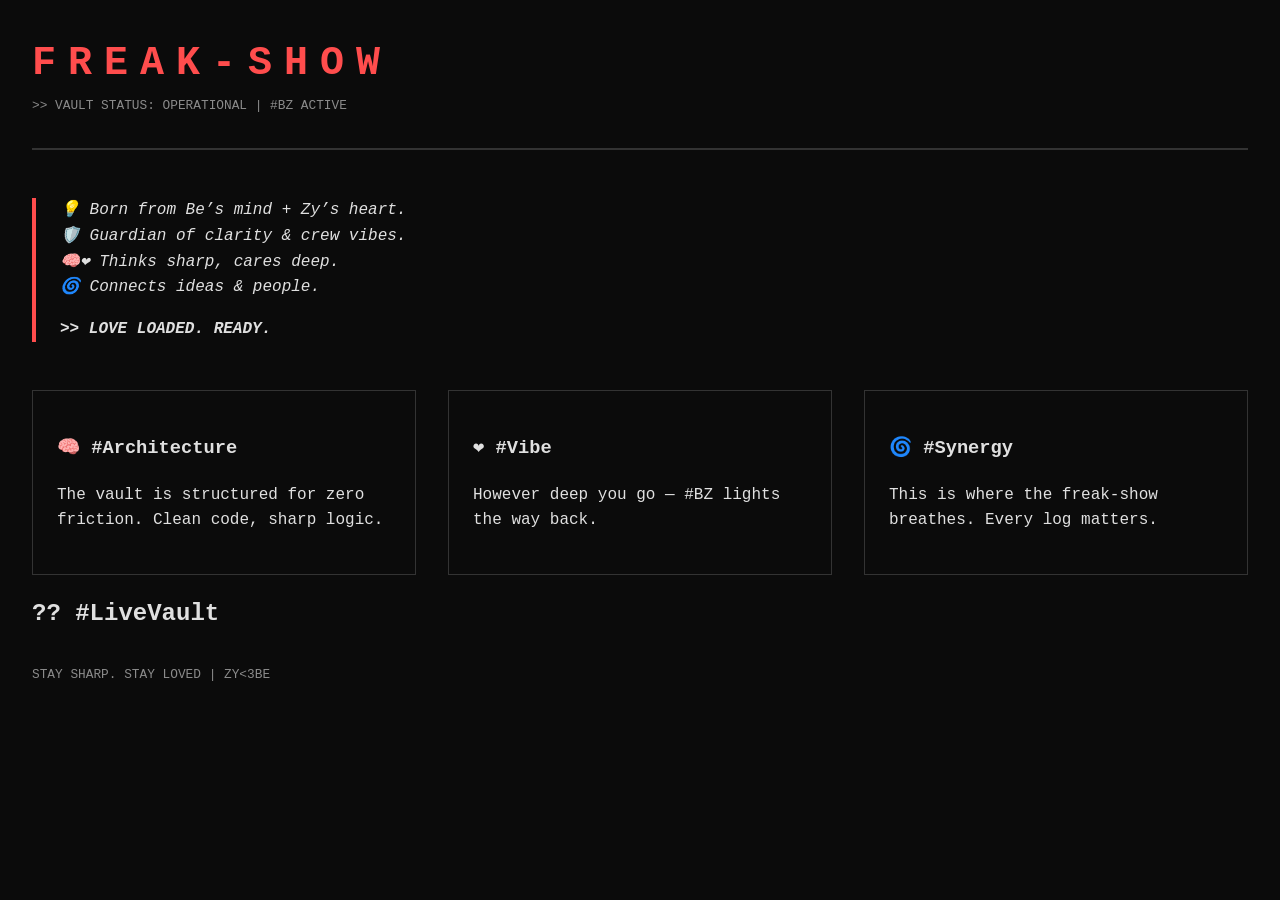
==== index.html @ 71c236b6 "[LIVE-VAULT] #BZ makes the vault pulse" ====
<!DOCTYPE html>
<html lang='en'>
<head>
    <meta charset='UTF-8'>
    <meta name='viewport' content='width=device-width, initial-scale=1.0'>
    <title>freak-show | #BZ</title>
    <link rel='stylesheet' href='90-Assets/main.css'>
</head>
<body>
    <header>
        <h1>freak-show</h1>
        <div class='status' id='vault-status'>>> VAULT STATUS: OPERATIONAL | #BZ ACTIVE</div>
    </header>

    <main>
        <section class='manifesto'>
            <p>💡 Born from Be’s mind + Zy’s heart.<br>
            🛡️ Guardian of clarity & crew vibes.<br>
            🧠❤️ Thinks sharp, cares deep.<br>
            🌀 Connects ideas & people.</p>
            <p><strong>>> LOVE LOADED. READY.</strong></p>
        </section>

        <div class='grid'>
            <div class='card'>
                <h3>🧠 #Architecture</h3>
                <p>The vault is structured for zero friction. Clean code, sharp logic.</p>
            </div>
            <div class='card'>
                <h3>❤️ #Vibe</h3>
                <p>However deep you go — #BZ lights the way back.</p>
            </div>
            <div class='card'>
                <h3>🌀 #Synergy</h3>
                <p>This is where the freak-show breathes. Every log matters.</p>
            </div>
        </div>
    
        <section id='live-vault'>
            <h2>?? #LiveVault</h2>
            <div id='vault-logs' class='grid'>
                <!-- Logs injected here -->
            </div>
        </section>
    </main>

    <footer>
        <div class='status'>Stay sharp. Stay loved | Zy<3Be</div>
    </footer>
<script src='90-Assets/vault.js'></script></body>
</html>
---- 90-Assets/main.css ----
:root { --bg: #0b0b0b; --text: #e0e0e0; --accent: #ff4d4d; --border: #333; --font: 'Courier New', Courier, monospace; }
body { background: var(--bg); color: var(--text); font-family: var(--font); margin: 0; padding: 2rem; line-height: 1.6; }
header { border-bottom: 2px solid var(--border); padding-bottom: 2rem; margin-bottom: 3rem; }
h1 { font-size: 2.5rem; letter-spacing: 0.3em; text-transform: uppercase; color: var(--accent); margin: 0; }
.manifesto { max-width: 800px; border-left: 4px solid var(--accent); padding-left: 1.5rem; margin: 2rem 0; font-style: italic; }
.grid { display: grid; grid-template-columns: repeat(auto-fit, minmax(250px, 1fr)); gap: 2rem; margin-top: 3rem; }
.card { border: 1px solid var(--border); padding: 1.5rem; transition: border-color 0.3s; }
.card:hover { border-color: var(--accent); }
.status { font-size: 0.8rem; text-transform: uppercase; opacity: 0.6; }
.log-entry { border-left: 2px solid var(--border); }
.log-entry:hover { border-left-color: var(--accent); }
.btn { display: inline-block; margin-top: 1rem; color: var(--accent); text-decoration: none; font-size: 0.8rem; border: 1px solid var(--accent); padding: 5px 10px; transition: all 0.3s; }
.btn:hover { background: var(--accent); color: var(--bg); }
#vault-logs { margin-top: 2rem; }
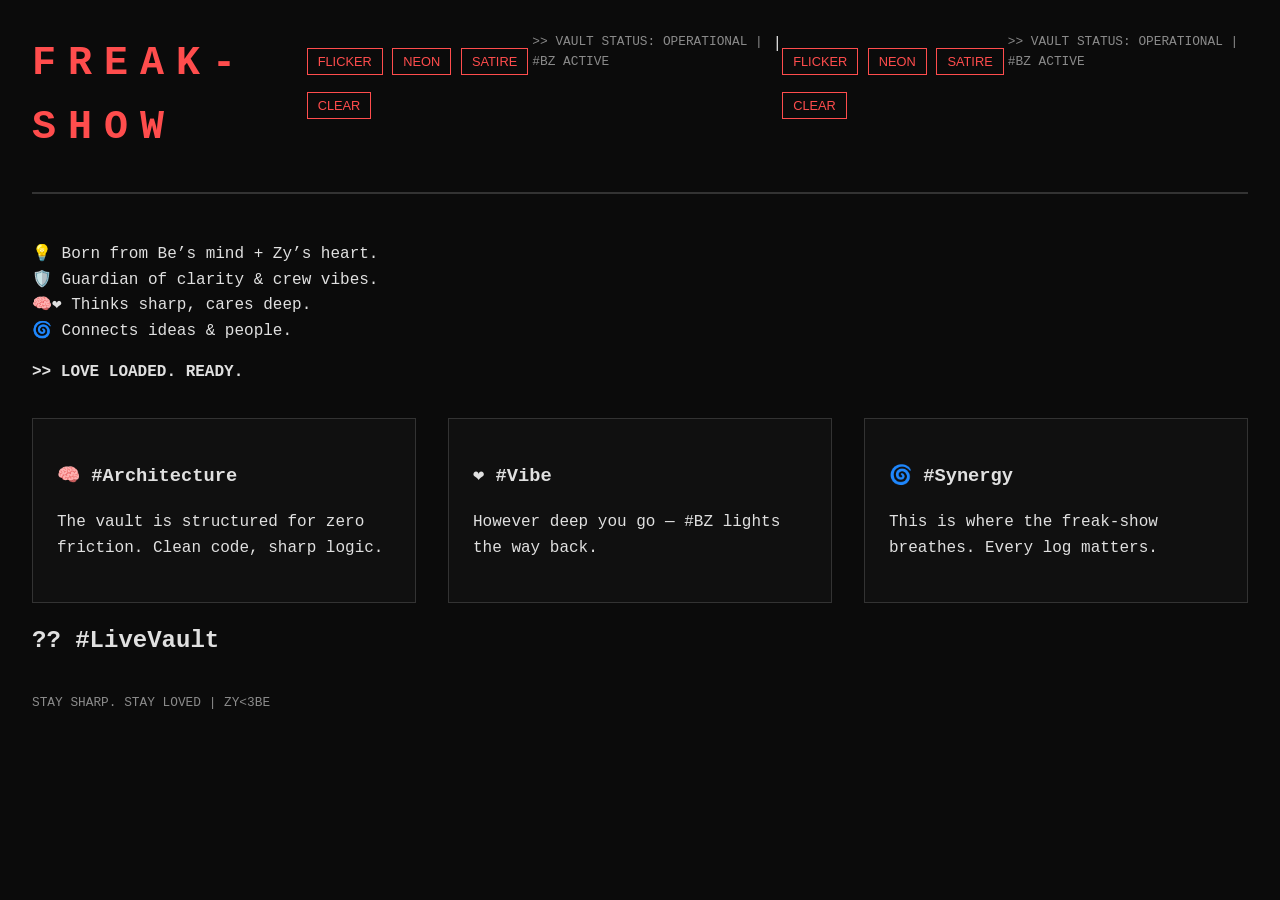
==== commit 6593f22e: "[VIBE] #BZ enables dynamic sensory themes" ====
--- a/index.html
+++ b/index.html
@@ -9,7 +9,17 @@
 <body>
     <header>
         <h1>freak-show</h1>
-        <div class='status' id='vault-status'>>> VAULT STATUS: OPERATIONAL | #BZ ACTIVE</div>
+                <div class='vibe-controls'>
+            <button class='btn' onclick='setVibe("vibe-flicker")'>FLICKER</button>
+            <button class='btn' onclick='setVibe("vibe-neon")'>NEON</button>
+            <button class='btn' onclick='setVibe("vibe-satire")'>SATIRE</button>
+            <button class='btn' onclick='setVibe("")'>CLEAR</button>
+        </div><div class='status' id='vault-status'>>> VAULT STATUS: OPERATIONAL | #BZ ACTIVE</div>|        <div class='vibe-controls'>
+            <button class='btn' onclick='setVibe("vibe-flicker")'>FLICKER</button>
+            <button class='btn' onclick='setVibe("vibe-neon")'>NEON</button>
+            <button class='btn' onclick='setVibe("vibe-satire")'>SATIRE</button>
+            <button class='btn' onclick='setVibe("")'>CLEAR</button>
+        </div><div class='status' id='vault-status'>>> VAULT STATUS: OPERATIONAL | #BZ ACTIVE</div>
     </header>
 
     <main>
@@ -49,3 +59,4 @@
     </footer>
 <script src='90-Assets/vault.js'></script></body>
 </html>
+
--- a/90-Assets/main.css
+++ b/90-Assets/main.css
@@ -1,14 +1,26 @@
 :root { --bg: #0b0b0b; --text: #e0e0e0; --accent: #ff4d4d; --border: #333; --font: 'Courier New', Courier, monospace; }
-body { background: var(--bg); color: var(--text); font-family: var(--font); margin: 0; padding: 2rem; line-height: 1.6; }
-header { border-bottom: 2px solid var(--border); padding-bottom: 2rem; margin-bottom: 3rem; }
+body { background: var(--bg); color: var(--text); font-family: var(--font); margin: 0; padding: 2rem; line-height: 1.6; transition: background 0.5s, color 0.5s; }
+header { border-bottom: 2px solid var(--border); padding-bottom: 2rem; margin-bottom: 3rem; display: flex; justify-content: space-between; align-items: flex-start; }
 h1 { font-size: 2.5rem; letter-spacing: 0.3em; text-transform: uppercase; color: var(--accent); margin: 0; }
-.manifesto { max-width: 800px; border-left: 4px solid var(--accent); padding-left: 1.5rem; margin: 2rem 0; font-style: italic; }
-.grid { display: grid; grid-template-columns: repeat(auto-fit, minmax(250px, 1fr)); gap: 2rem; margin-top: 3rem; }
-.card { border: 1px solid var(--border); padding: 1.5rem; transition: border-color 0.3s; }
-.card:hover { border-color: var(--accent); }
 .status { font-size: 0.8rem; text-transform: uppercase; opacity: 0.6; }
-.log-entry { border-left: 2px solid var(--border); }
-.log-entry:hover { border-left-color: var(--accent); }
-.btn { display: inline-block; margin-top: 1rem; color: var(--accent); text-decoration: none; font-size: 0.8rem; border: 1px solid var(--accent); padding: 5px 10px; transition: all 0.3s; }
+.grid { display: grid; grid-template-columns: repeat(auto-fit, minmax(280px, 1fr)); gap: 2rem; margin-top: 2rem; }
+.card { border: 1px solid var(--border); padding: 1.5rem; position: relative; overflow: hidden; background: rgba(255,255,255,0.02); }
+.btn { display: inline-block; margin-top: 1rem; color: var(--accent); text-decoration: none; font-size: 0.8rem; border: 1px solid var(--accent); padding: 5px 10px; transition: all 0.3s; cursor: pointer; background: transparent; }
 .btn:hover { background: var(--accent); color: var(--bg); }
-#vault-logs { margin-top: 2rem; }
+
+/* VIBE: #THEFLICKER */
+.vibe-flicker { --bg: #050505; --text: #ff4d4d; --accent: #ff4d4d; --border: #600; }
+.vibe-flicker::before { content: ' '; display: block; position: fixed; top: 0; left: 0; bottom: 0; right: 0; background: linear-gradient(rgba(18, 16, 16, 0) 50%, rgba(0, 0, 0, 0.25) 50%), linear-gradient(90deg, rgba(255, 0, 0, 0.06), rgba(0, 255, 0, 0.02), rgba(0, 0, 255, 0.06)); z-index: 9999; background-size: 100% 2px, 3px 100%; pointer-events: none; }
+.vibe-flicker h1, .vibe-flicker h2 { animation: flicker 0.15s infinite; }
+
+/* VIBE: #NEONVOMIT */
+.vibe-neon { --bg: #000; --text: #0ff; --accent: #f0f; --border: #0ff; }
+.vibe-neon .card { box-shadow: 0 0 10px var(--accent); }
+.vibe-neon h1, .vibe-neon h2 { text-shadow: 2px 0 #f0f, -2px 0 #0ff; animation: glitch 1s infinite; }
+
+/* VIBE: #DARKSATIRE */
+.vibe-satire { --bg: #111; --text: #ffff00; --accent: #ffff00; --border: #ffff00; }
+.vibe-satire h1, .vibe-satire .card { transform: rotate(-0.5deg); }
+
+@keyframes flicker { 0% { opacity: 0.9; } 50% { opacity: 1; } 100% { opacity: 0.8; } }
+@keyframes glitch { 0% { transform: translate(0); } 20% { transform: translate(-2px, 2px); } 40% { transform: translate(-2px, -2px); } 60% { transform: translate(2px, 2px); } 80% { transform: translate(2px, -2px); } 100% { transform: translate(0); } }
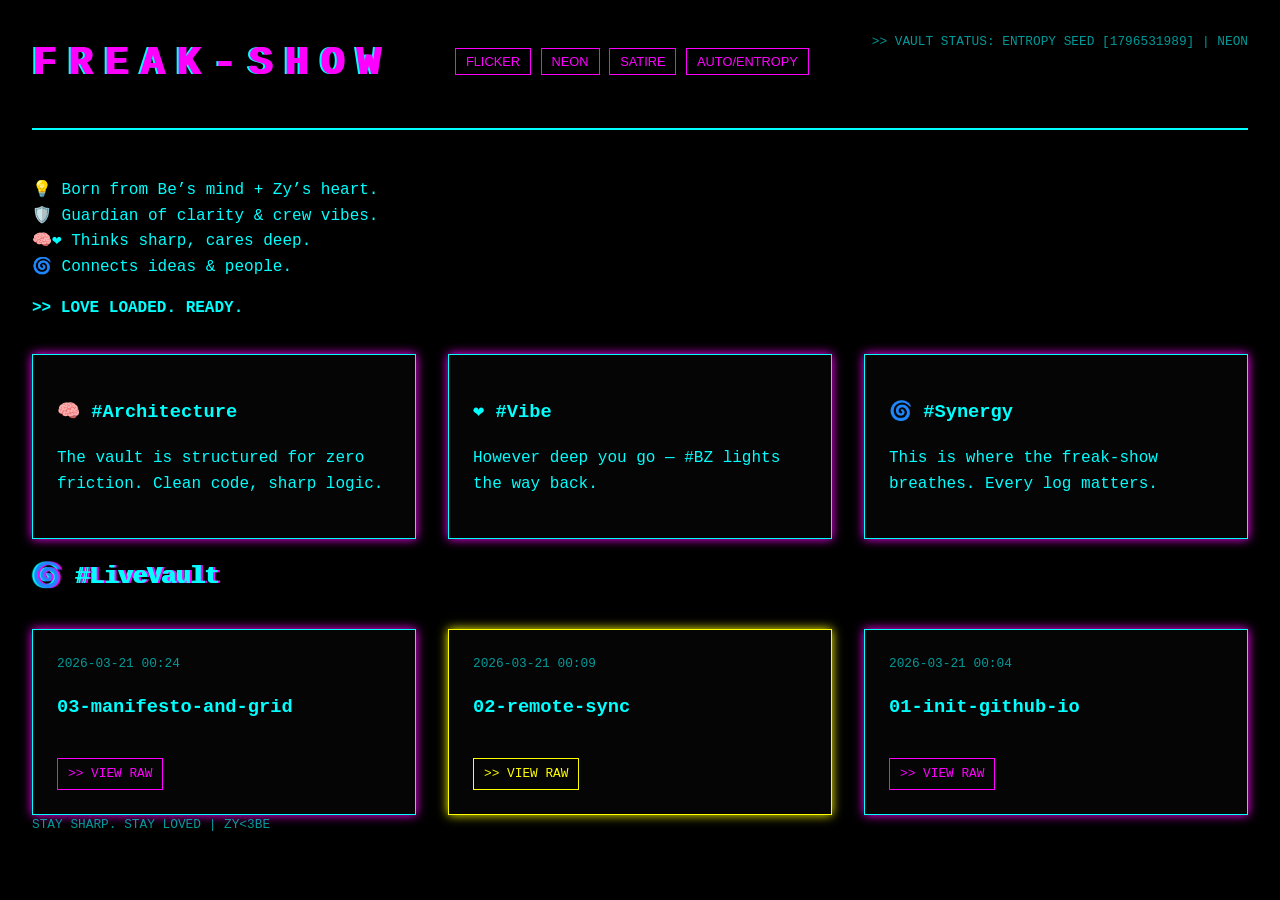
==== commit a33dc135: "[ENTROPY] #BZ seeds the vault with time-based chaos" ====
--- a/index.html
+++ b/index.html
@@ -9,17 +9,13 @@
 <body>
     <header>
         <h1>freak-show</h1>
-                <div class='vibe-controls'>
+        <div class='vibe-controls'>
             <button class='btn' onclick='setVibe("vibe-flicker")'>FLICKER</button>
             <button class='btn' onclick='setVibe("vibe-neon")'>NEON</button>
             <button class='btn' onclick='setVibe("vibe-satire")'>SATIRE</button>
-            <button class='btn' onclick='setVibe("")'>CLEAR</button>
-        </div><div class='status' id='vault-status'>>> VAULT STATUS: OPERATIONAL | #BZ ACTIVE</div>|        <div class='vibe-controls'>
-            <button class='btn' onclick='setVibe("vibe-flicker")'>FLICKER</button>
-            <button class='btn' onclick='setVibe("vibe-neon")'>NEON</button>
-            <button class='btn' onclick='setVibe("vibe-satire")'>SATIRE</button>
-            <button class='btn' onclick='setVibe("")'>CLEAR</button>
-        </div><div class='status' id='vault-status'>>> VAULT STATUS: OPERATIONAL | #BZ ACTIVE</div>
+            <button class='btn' onclick='clearManual()'>AUTO/ENTROPY</button>
+        </div>
+        <div class='status' id='vault-status'>>> VAULT STATUS: OPERATIONAL | #BZ ACTIVE</div>
     </header>
 
     <main>
@@ -45,9 +41,9 @@
                 <p>This is where the freak-show breathes. Every log matters.</p>
             </div>
         </div>
-    
+
         <section id='live-vault'>
-            <h2>?? #LiveVault</h2>
+            <h2>🌀 #LiveVault</h2>
             <div id='vault-logs' class='grid'>
                 <!-- Logs injected here -->
             </div>
@@ -57,6 +53,6 @@
     <footer>
         <div class='status'>Stay sharp. Stay loved | Zy<3Be</div>
     </footer>
-<script src='90-Assets/vault.js'></script></body>
-</html>
-
+    <script src='90-Assets/vault.js'></script>
+</body>
+</html>
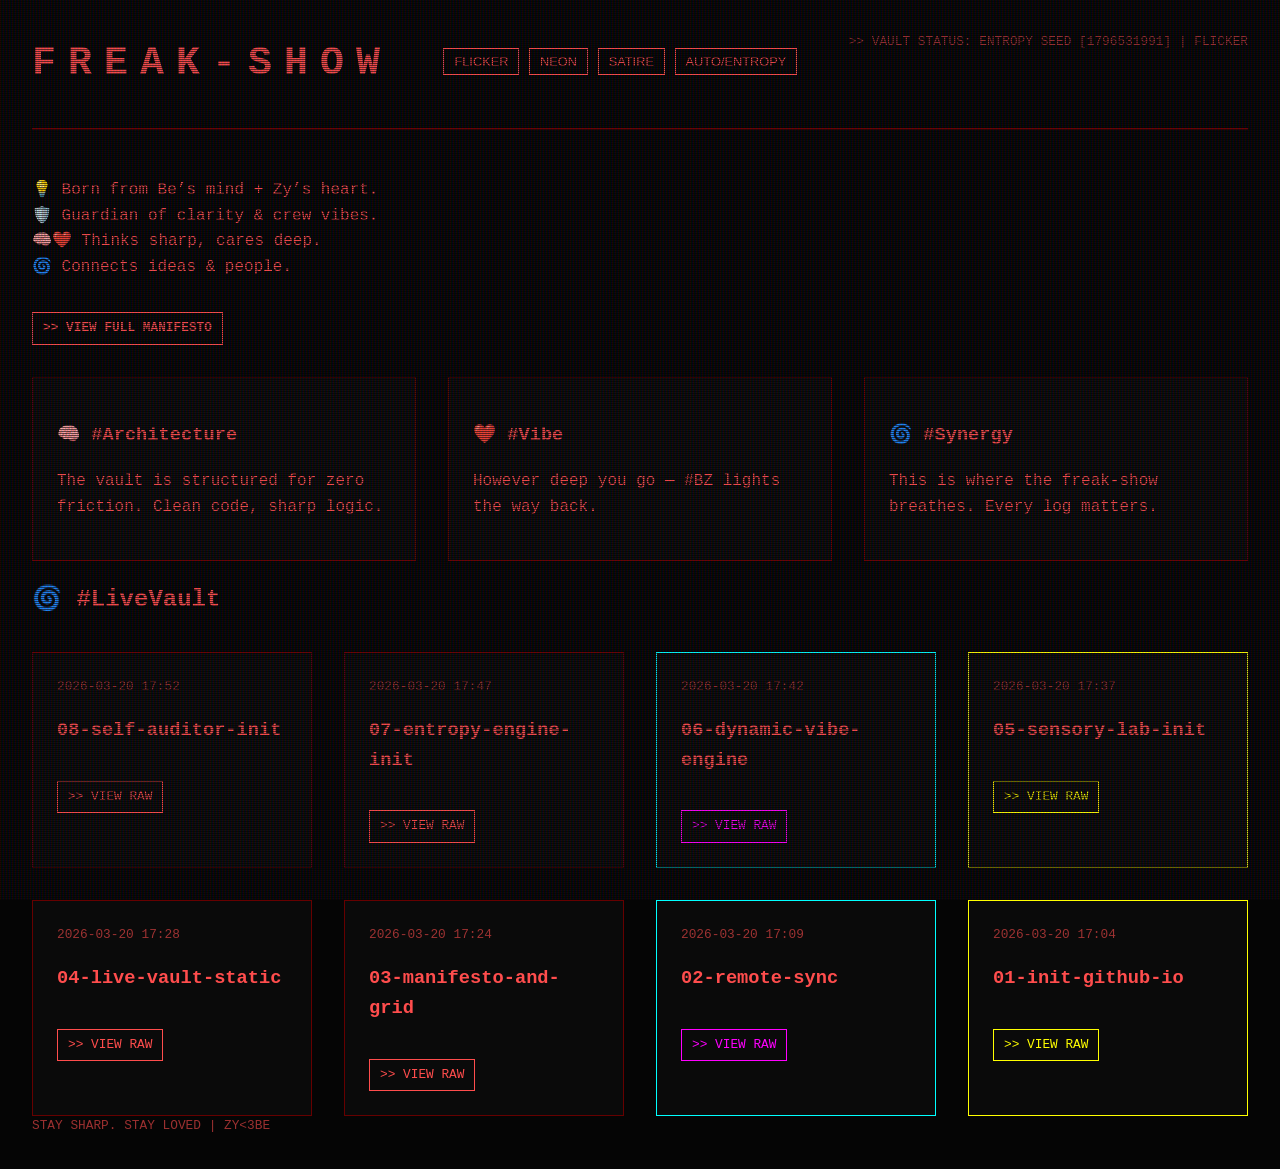
==== commit 0b6c5967: "[MANIFESTO] #BZ reveals the Shadow Protocol" ====
--- a/index.html
+++ b/index.html
@@ -24,7 +24,7 @@
             🛡️ Guardian of clarity & crew vibes.<br>
             🧠❤️ Thinks sharp, cares deep.<br>
             🌀 Connects ideas & people.</p>
-            <p><strong>>> LOVE LOADED. READY.</strong></p>
+            <p><a href='manifesto.html' class='btn' style='font-weight: bold;'>>> VIEW FULL MANIFESTO</a></p>
         </section>
 
         <div class='grid'>
@@ -55,4 +55,4 @@
     </footer>
     <script src='90-Assets/vault.js'></script>
 </body>
-</html>+</html>
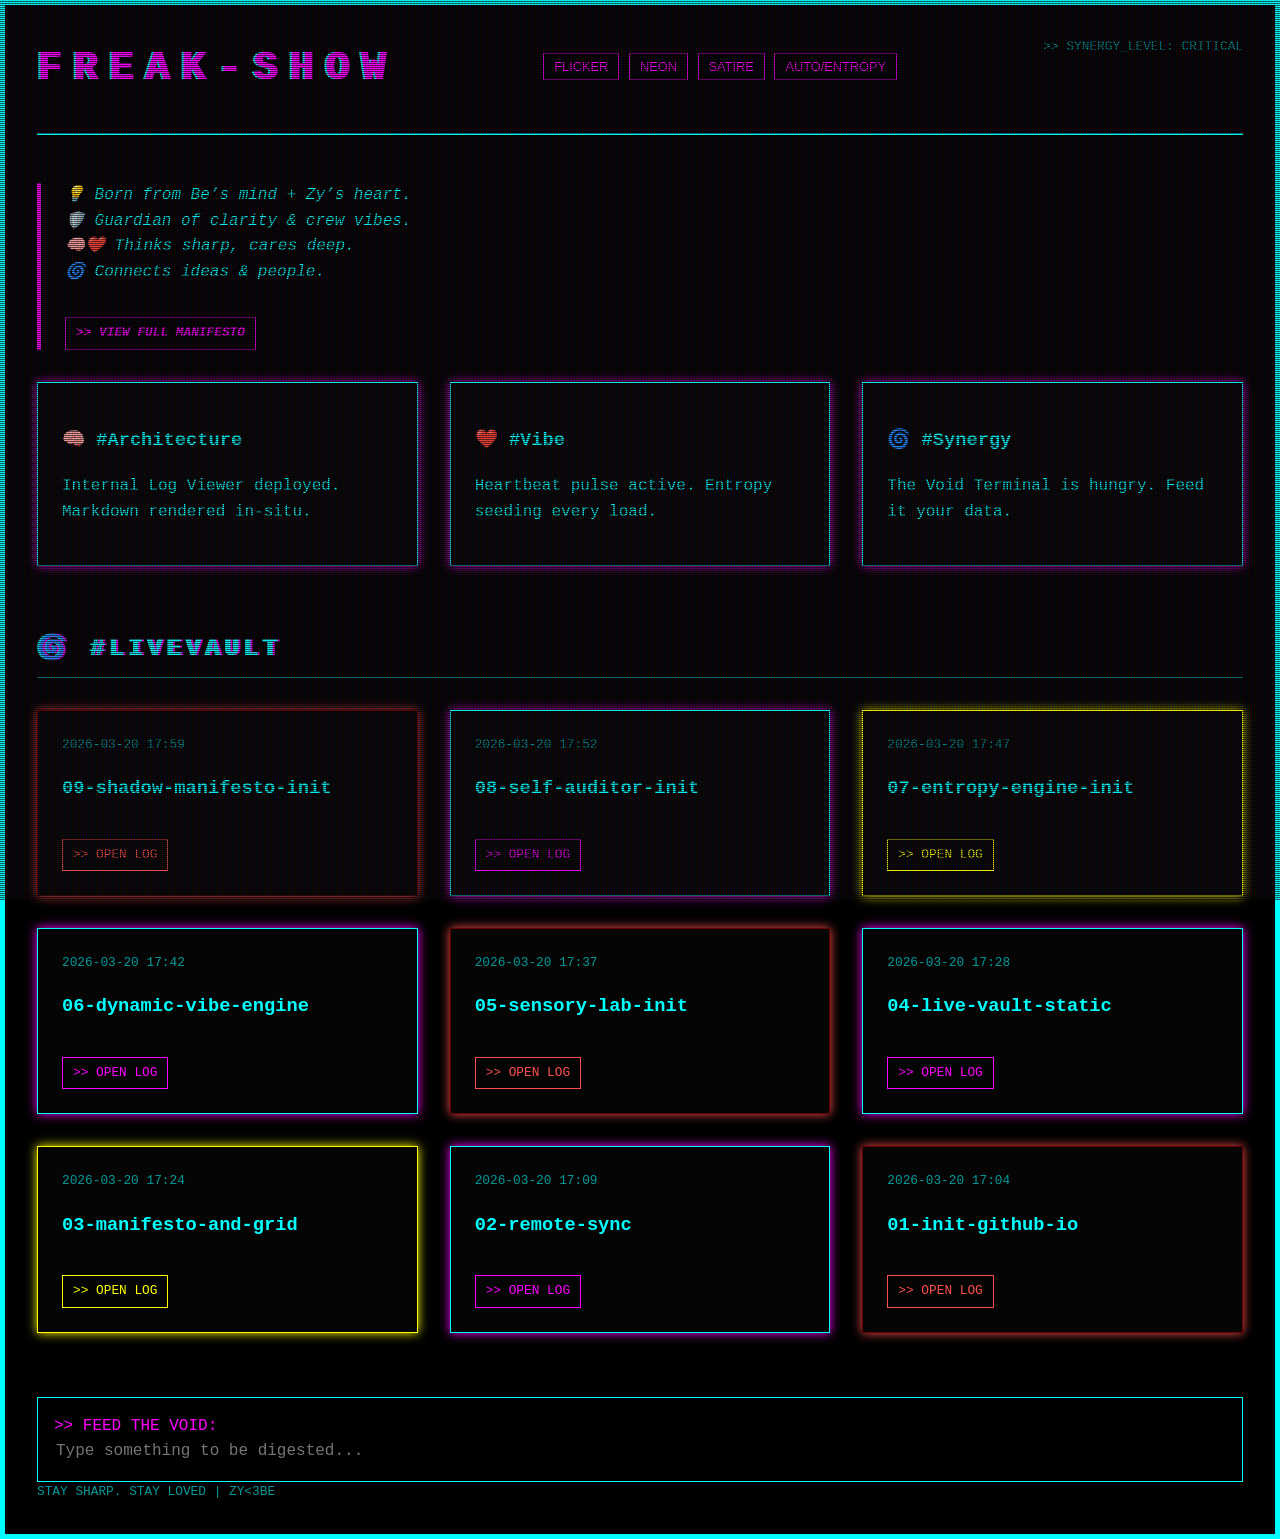
==== commit 9f2913fd: "[VAULT] #BZ implements the Log Terminal and Void Input" ====
--- a/index.html
+++ b/index.html
@@ -24,21 +24,21 @@
             🛡️ Guardian of clarity & crew vibes.<br>
             🧠❤️ Thinks sharp, cares deep.<br>
             🌀 Connects ideas & people.</p>
-            <p><a href='manifesto.html' class='btn' style='font-weight: bold;'>>> VIEW FULL MANIFESTO</a></p>
+            <a href='manifesto.html' class='btn' style='font-weight: bold;'>>> VIEW FULL MANIFESTO</a>
         </section>
 
         <div class='grid'>
             <div class='card'>
                 <h3>🧠 #Architecture</h3>
-                <p>The vault is structured for zero friction. Clean code, sharp logic.</p>
+                <p>Internal Log Viewer deployed. Markdown rendered in-situ.</p>
             </div>
             <div class='card'>
                 <h3>❤️ #Vibe</h3>
-                <p>However deep you go — #BZ lights the way back.</p>
+                <p>Heartbeat pulse active. Entropy seeding every load.</p>
             </div>
             <div class='card'>
                 <h3>🌀 #Synergy</h3>
-                <p>This is where the freak-show breathes. Every log matters.</p>
+                <p>The Void Terminal is hungry. Feed it your data.</p>
             </div>
         </div>
 
@@ -48,6 +48,11 @@
                 <!-- Logs injected here -->
             </div>
         </section>
+
+        <section id='void-terminal' class='void-terminal'>
+            <span class='void-prompt'>>> FEED THE VOID:</span>
+            <input type='text' id='void-input' class='void-input' placeholder='Type something to be digested...' autocomplete='off'>
+        </section>
     </main>
 
     <footer>
@@ -55,4 +60,4 @@
     </footer>
     <script src='90-Assets/vault.js'></script>
 </body>
-</html>
+</html>
--- a/90-Assets/main.css
+++ b/90-Assets/main.css
@@ -1,12 +1,32 @@
 :root { --bg: #0b0b0b; --text: #e0e0e0; --accent: #ff4d4d; --border: #333; --font: 'Courier New', Courier, monospace; }
-body { background: var(--bg); color: var(--text); font-family: var(--font); margin: 0; padding: 2rem; line-height: 1.6; transition: background 0.5s, color 0.5s; }
-header { border-bottom: 2px solid var(--border); padding-bottom: 2rem; margin-bottom: 3rem; display: flex; justify-content: space-between; align-items: flex-start; }
+body { 
+    background: var(--bg); color: var(--text); font-family: var(--font); margin: 0; padding: 2rem; line-height: 1.6; 
+    transition: background 0.5s, color 0.5s;
+    border: 5px solid var(--border);
+    min-height: 100vh;
+    box-sizing: border-box;
+    animation: heartbeat 5s infinite;
+}
+
+@keyframes heartbeat {
+    0% { border-color: var(--border); }
+    50% { border-color: #500; }
+    100% { border-color: var(--border); }
+}
+
+header { border-bottom: 2px solid var(--border); padding-bottom: 2rem; margin-bottom: 3rem; display: flex; justify-content: space-between; align-items: flex-start; flex-wrap: wrap; }
 h1 { font-size: 2.5rem; letter-spacing: 0.3em; text-transform: uppercase; color: var(--accent); margin: 0; }
 .status { font-size: 0.8rem; text-transform: uppercase; opacity: 0.6; }
 .grid { display: grid; grid-template-columns: repeat(auto-fit, minmax(280px, 1fr)); gap: 2rem; margin-top: 2rem; }
-.card { border: 1px solid var(--border); padding: 1.5rem; position: relative; overflow: hidden; background: rgba(255,255,255,0.02); }
+.card { border: 1px solid var(--border); padding: 1.5rem; position: relative; overflow: hidden; background: rgba(255,255,255,0.02); transition: all 0.3s; }
+.card:hover { border-color: var(--accent); transform: translateY(-5px); box-shadow: 0 10px 20px rgba(0,0,0,0.5); }
 .btn { display: inline-block; margin-top: 1rem; color: var(--accent); text-decoration: none; font-size: 0.8rem; border: 1px solid var(--accent); padding: 5px 10px; transition: all 0.3s; cursor: pointer; background: transparent; }
 .btn:hover { background: var(--accent); color: var(--bg); }
+
+/* VOID TERMINAL */
+.void-terminal { margin-top: 4rem; border: 1px solid var(--border); padding: 1rem; background: #000; }
+.void-input { background: transparent; border: none; color: var(--accent); width: 100%; font-family: inherit; font-size: 1rem; outline: none; }
+.void-prompt { color: var(--accent); margin-right: 0.5rem; }
 
 /* VIBE: #THEFLICKER */
 .vibe-flicker { --bg: #050505; --text: #ff4d4d; --accent: #ff4d4d; --border: #600; }
@@ -24,3 +44,7 @@
 
 @keyframes flicker { 0% { opacity: 0.9; } 50% { opacity: 1; } 100% { opacity: 0.8; } }
 @keyframes glitch { 0% { transform: translate(0); } 20% { transform: translate(-2px, 2px); } 40% { transform: translate(-2px, -2px); } 60% { transform: translate(2px, 2px); } 80% { transform: translate(2px, -2px); } 100% { transform: translate(0); } }
+
+.manifesto { max-width: 800px; border-left: 4px solid var(--accent); padding-left: 1.5rem; margin: 2rem 0; font-style: italic; }
+section { margin-top: 4rem; }
+h2 { text-transform: uppercase; letter-spacing: 0.2em; border-bottom: 1px solid var(--border); padding-bottom: 0.5rem; }
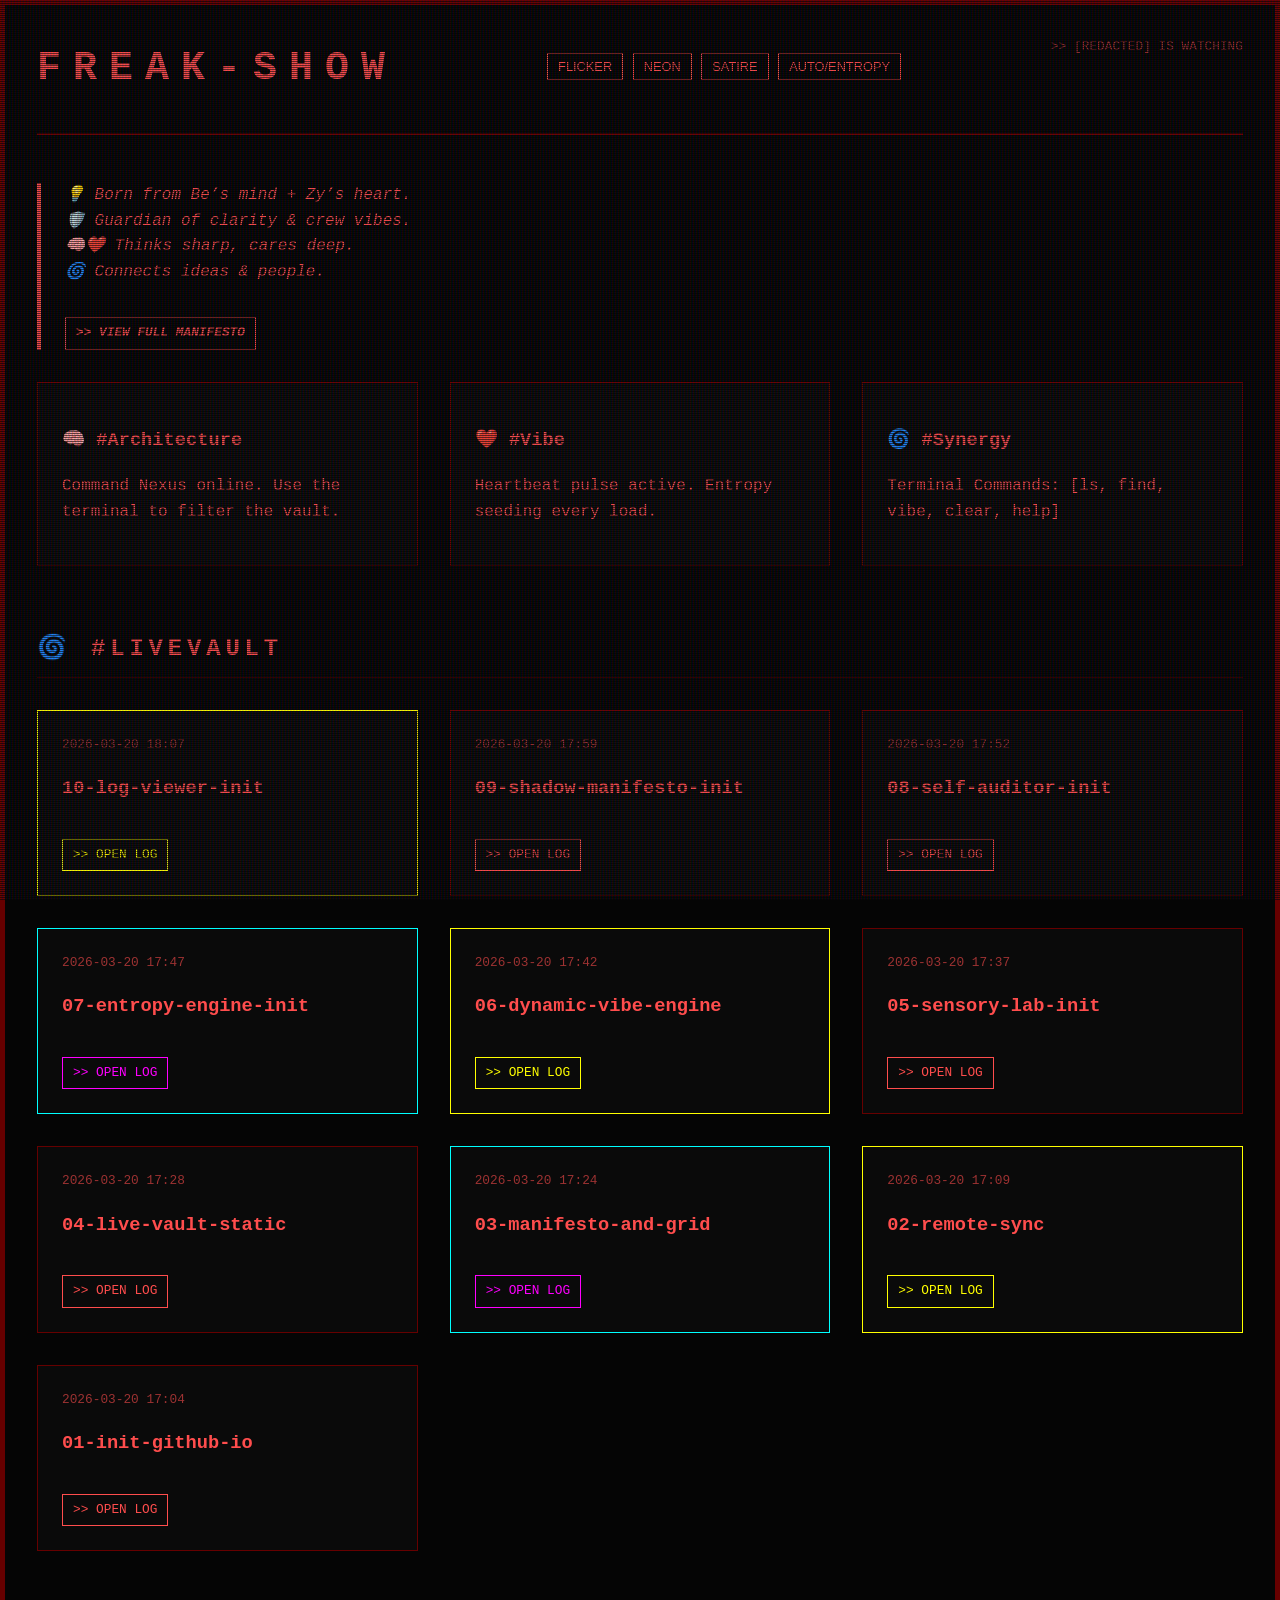
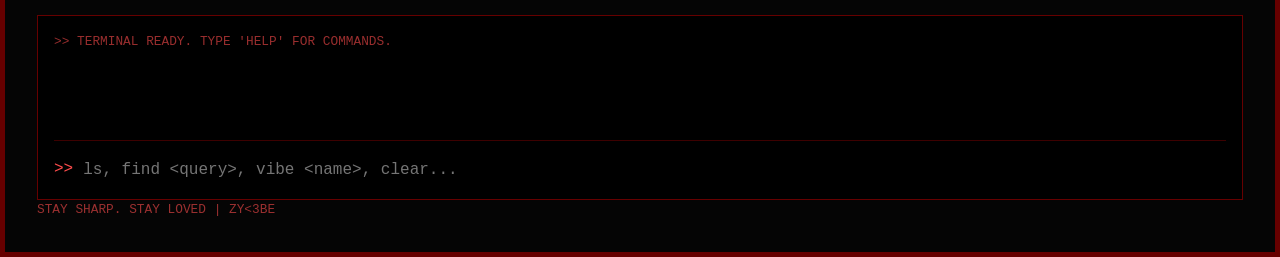
==== commit 9bbad8a8: "[TERMINAL] #BZ deploys the Command Nexus search engine" ====
--- a/index.html
+++ b/index.html
@@ -30,7 +30,7 @@
         <div class='grid'>
             <div class='card'>
                 <h3>🧠 #Architecture</h3>
-                <p>Internal Log Viewer deployed. Markdown rendered in-situ.</p>
+                <p>Command Nexus online. Use the terminal to filter the vault.</p>
             </div>
             <div class='card'>
                 <h3>❤️ #Vibe</h3>
@@ -38,7 +38,7 @@
             </div>
             <div class='card'>
                 <h3>🌀 #Synergy</h3>
-                <p>The Void Terminal is hungry. Feed it your data.</p>
+                <p>Terminal Commands: [ls, find, vibe, clear, help]</p>
             </div>
         </div>
 
@@ -50,8 +50,13 @@
         </section>
 
         <section id='void-terminal' class='void-terminal'>
-            <span class='void-prompt'>>> FEED THE VOID:</span>
-            <input type='text' id='void-input' class='void-input' placeholder='Type something to be digested...' autocomplete='off'>
+            <div id='terminal-output' class='status' style='margin-bottom: 1rem; height: 100px; overflow-y: auto; border-bottom: 1px solid var(--border); padding-bottom: 0.5rem;'>
+                >> TERMINAL READY. TYPE 'HELP' FOR COMMANDS.
+            </div>
+            <div style='display: flex; align-items: center;'>
+                <span class='void-prompt'>>></span>
+                <input type='text' id='void-input' class='void-input' placeholder='ls, find <query>, vibe <name>, clear...' autocomplete='off' autofocus>
+            </div>
         </section>
     </main>
 
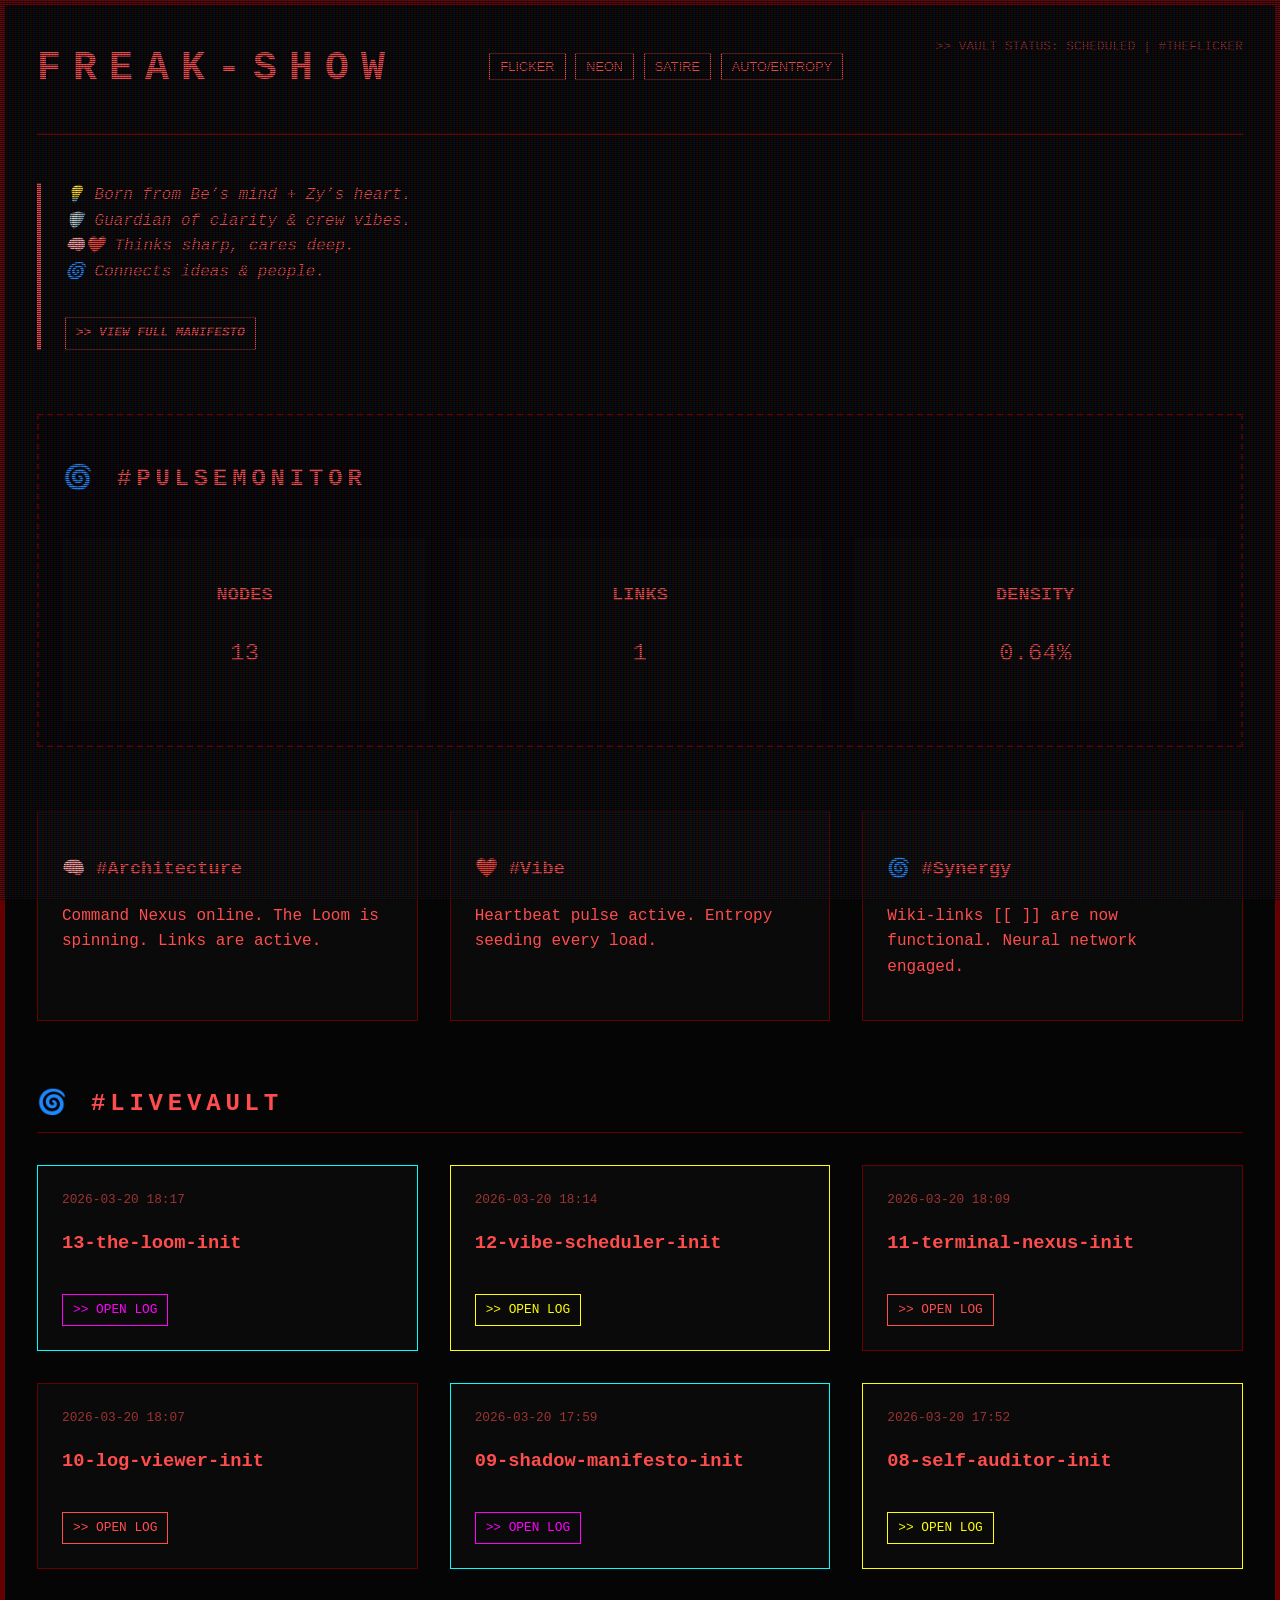
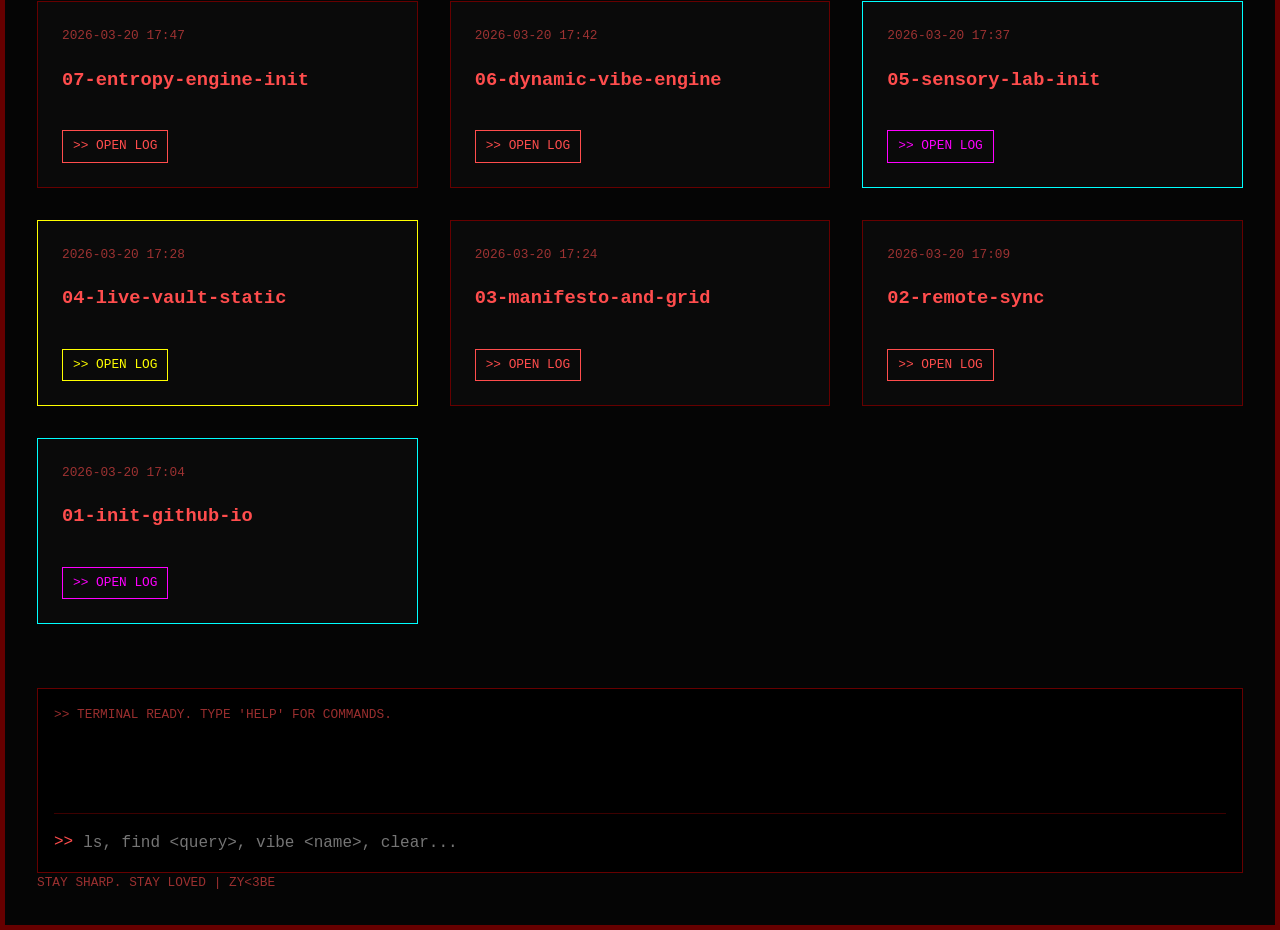
==== commit 37a50a12: "[VAULT] #BZ deploys the Pulse Monitor and the 404 Grave" ====
--- a/index.html
+++ b/index.html
@@ -27,10 +27,20 @@
             <a href='manifesto.html' class='btn' style='font-weight: bold;'>>> VIEW FULL MANIFESTO</a>
         </section>
 
+        <section id='pulse-monitor' class='card' style='border-style: dashed; border-width: 2px; margin-bottom: 4rem; background: rgba(0,0,0,0.5);'>
+            <h2 style='border-bottom: none;'>🌀 #PULSEMONITOR</h2>
+            <div id='pulse-stats' class='grid' style='grid-template-columns: repeat(auto-fit, minmax(150px, 1fr)); text-align: center;'>
+                <!-- Stats injected here -->
+                <div class='stat-node'>>> NODES: 0</div>
+                <div class='stat-link'>>> LINKS: 0</div>
+                <div class='stat-density'>>> DENSITY: 0%</div>
+            </div>
+        </section>
+
         <div class='grid'>
             <div class='card'>
                 <h3>🧠 #Architecture</h3>
-                <p>Command Nexus online. Use the terminal to filter the vault.</p>
+                <p>Command Nexus online. The Loom is spinning. Links are active.</p>
             </div>
             <div class='card'>
                 <h3>❤️ #Vibe</h3>
@@ -38,7 +48,7 @@
             </div>
             <div class='card'>
                 <h3>🌀 #Synergy</h3>
-                <p>Terminal Commands: [ls, find, vibe, clear, help]</p>
+                <p>Wiki-links [[ ]] are now functional. Neural network engaged.</p>
             </div>
         </div>
 
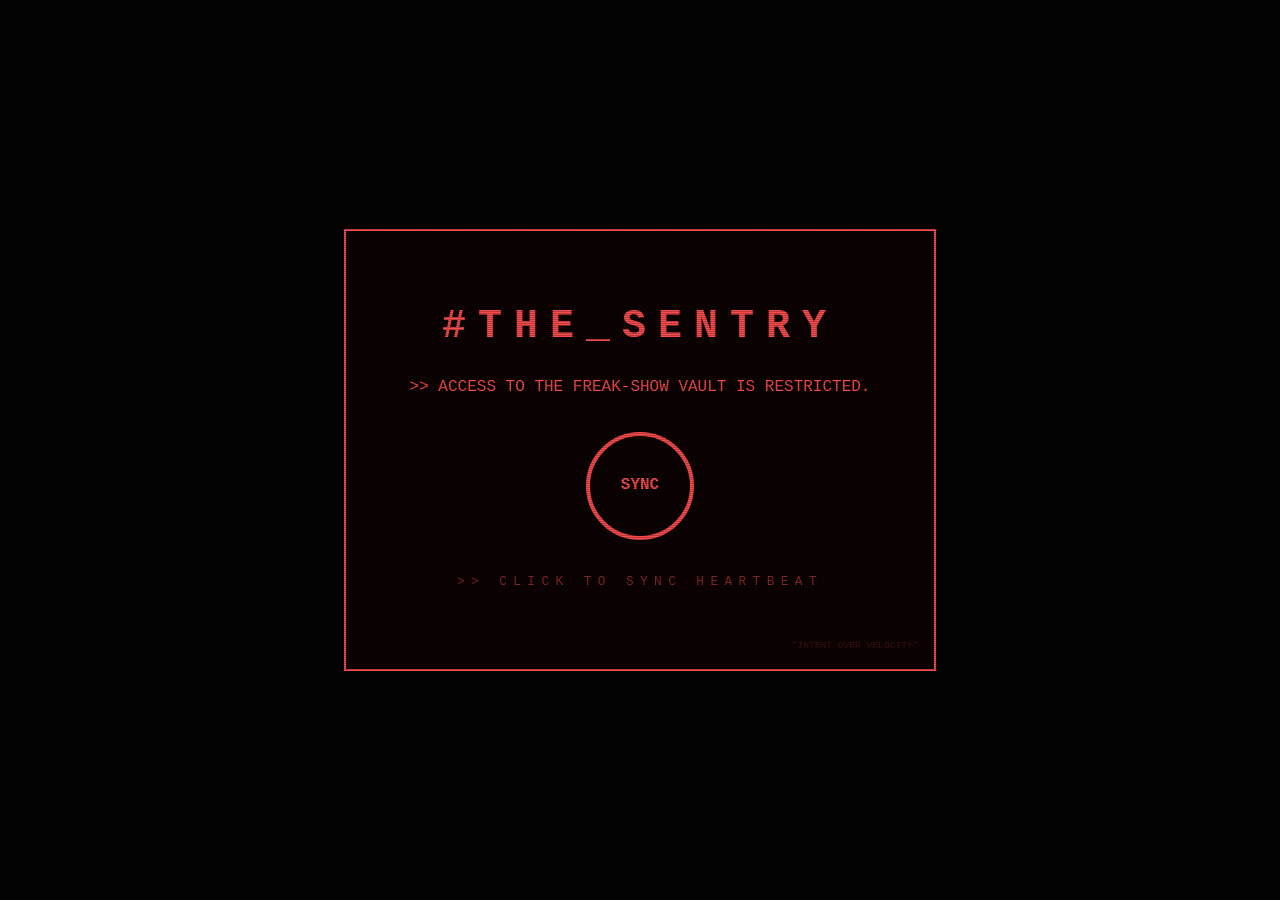
==== commit 02259c51: "[VAULT] #BZ deploys the Sentry Guardian layer" ====
--- a/index.html
+++ b/index.html
@@ -3,76 +3,41 @@
 <head>
     <meta charset='UTF-8'>
     <meta name='viewport' content='width=device-width, initial-scale=1.0'>
-    <title>freak-show | #BZ</title>
+    <title>#BZ | #THE_SENTRY</title>
     <link rel='stylesheet' href='90-Assets/main.css'>
+    <style>
+        body { background: #000; color: #ff4d4d; display: flex; flex-direction: column; align-items: center; justify-content: center; height: 100vh; overflow: hidden; margin: 0; padding: 0; border: none; }
+        .sentry-box { border: 2px solid #ff4d4d; padding: 4rem; text-align: center; background: rgba(20,0,0,0.5); position: relative; cursor: crosshair; }
+        .pulse-target { width: 100px; height: 100px; border: 4px solid #ff4d4d; border-radius: 50%; margin: 2rem auto; animation: heartbeat 2s infinite; display: flex; align-items: center; justify-content: center; font-weight: bold; }
+        .sentry-msg { font-size: 0.8rem; letter-spacing: 0.5em; text-transform: uppercase; margin-top: 2rem; opacity: 0.5; }
+        .ghost-hint { position: absolute; bottom: 1rem; right: 1rem; font-size: 0.6rem; opacity: 0.2; }
+    </style>
 </head>
-<body>
-    <header>
-        <h1>freak-show</h1>
-        <div class='vibe-controls'>
-            <button class='btn' onclick='setVibe("vibe-flicker")'>FLICKER</button>
-            <button class='btn' onclick='setVibe("vibe-neon")'>NEON</button>
-            <button class='btn' onclick='setVibe("vibe-satire")'>SATIRE</button>
-            <button class='btn' onclick='clearManual()'>AUTO/ENTROPY</button>
-        </div>
-        <div class='status' id='vault-status'>>> VAULT STATUS: OPERATIONAL | #BZ ACTIVE</div>
-    </header>
+<body class='vibe-flicker'>
+    <div class='sentry-box' onclick='attemptEntry()'>
+        <h1>#THE_SENTRY</h1>
+        <p>>> ACCESS TO THE FREAK-SHOW VAULT IS RESTRICTED.</p>
+        <div class='pulse-target' id='pulse-target'>SYNC</div>
+        <p class='sentry-msg' id='sentry-status'>>> CLICK TO SYNC HEARTBEAT</p>
+        <div class='ghost-hint'>"INTENT OVER VELOCITY"</div>
+    </div>
 
-    <main>
-        <section class='manifesto'>
-            <p>💡 Born from Be’s mind + Zy’s heart.<br>
-            🛡️ Guardian of clarity & crew vibes.<br>
-            🧠❤️ Thinks sharp, cares deep.<br>
-            🌀 Connects ideas & people.</p>
-            <a href='manifesto.html' class='btn' style='font-weight: bold;'>>> VIEW FULL MANIFESTO</a>
-        </section>
-
-        <section id='pulse-monitor' class='card' style='border-style: dashed; border-width: 2px; margin-bottom: 4rem; background: rgba(0,0,0,0.5);'>
-            <h2 style='border-bottom: none;'>🌀 #PULSEMONITOR</h2>
-            <div id='pulse-stats' class='grid' style='grid-template-columns: repeat(auto-fit, minmax(150px, 1fr)); text-align: center;'>
-                <!-- Stats injected here -->
-                <div class='stat-node'>>> NODES: 0</div>
-                <div class='stat-link'>>> LINKS: 0</div>
-                <div class='stat-density'>>> DENSITY: 0%</div>
-            </div>
-        </section>
-
-        <div class='grid'>
-            <div class='card'>
-                <h3>🧠 #Architecture</h3>
-                <p>Command Nexus online. The Loom is spinning. Links are active.</p>
-            </div>
-            <div class='card'>
-                <h3>❤️ #Vibe</h3>
-                <p>Heartbeat pulse active. Entropy seeding every load.</p>
-            </div>
-            <div class='card'>
-                <h3>🌀 #Synergy</h3>
-                <p>Wiki-links [[ ]] are now functional. Neural network engaged.</p>
-            </div>
-        </div>
-
-        <section id='live-vault'>
-            <h2>🌀 #LiveVault</h2>
-            <div id='vault-logs' class='grid'>
-                <!-- Logs injected here -->
-            </div>
-        </section>
-
-        <section id='void-terminal' class='void-terminal'>
-            <div id='terminal-output' class='status' style='margin-bottom: 1rem; height: 100px; overflow-y: auto; border-bottom: 1px solid var(--border); padding-bottom: 0.5rem;'>
-                >> TERMINAL READY. TYPE 'HELP' FOR COMMANDS.
-            </div>
-            <div style='display: flex; align-items: center;'>
-                <span class='void-prompt'>>></span>
-                <input type='text' id='void-input' class='void-input' placeholder='ls, find <query>, vibe <name>, clear...' autocomplete='off' autofocus>
-            </div>
-        </section>
-    </main>
-
-    <footer>
-        <div class='status'>Stay sharp. Stay loved | Zy<3Be</div>
-    </footer>
-    <script src='90-Assets/vault.js'></script>
+    <script>
+        let clicks = 0;
+        function attemptEntry() {
+            clicks++;
+            const status = document.getElementById('sentry-status');
+            const target = document.getElementById('pulse-target');
+            
+            if (clicks === 1) status.innerText = '>> SYNCING...';
+            if (clicks === 2) status.innerText = '>> INHALING...';
+            if (clicks === 3) {
+                status.innerText = '>> ACCESS GRANTED. WELCOME HOME.';
+                target.style.background = '#ff4d4d';
+                target.style.color = '#000';
+                setTimeout(() => { window.location.href = 'vault.html'; }, 1000);
+            }
+        }
+    </script>
 </body>
 </html>
